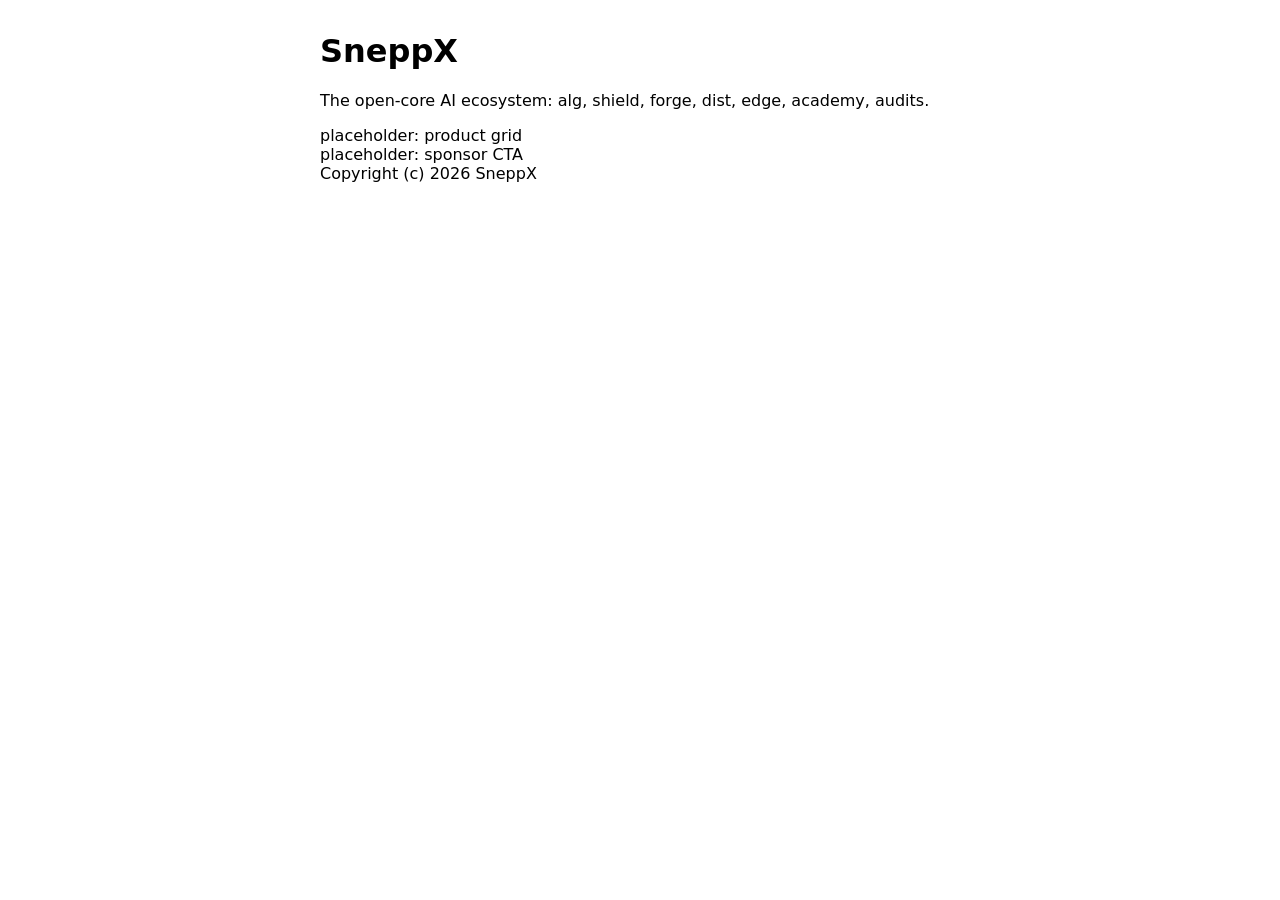
==== index.html @ 64f58f73 "chore: scaffold sneppx-website skeleton (SneppX org bootstrap)" ====
<!doctype html>
<html lang="en">
<head>
  <meta charset="utf-8">
  <meta name="viewport" content="width=device-width, initial-scale=1">
  <title>SneppX - Open-Core AI Ecosystem</title>
  <link rel="stylesheet" href="assets/style.css">
</head>
<body>
  <header>
    <h1>SneppX</h1>
    <p>The open-core AI ecosystem: alg, shield, forge, dist, edge, academy, audits.</p>
  </header>
  <main>
    <section id="products">
      placeholder: product grid
    </section>
    <section id="sponsors">
      placeholder: sponsor CTA
    </section>
  </main>
  <footer>Copyright (c) 2026 SneppX</footer>
</body>
</html>
---- assets/style.css ----
body { font-family: system-ui, sans-serif; margin: 2rem auto; max-width: 40rem; }
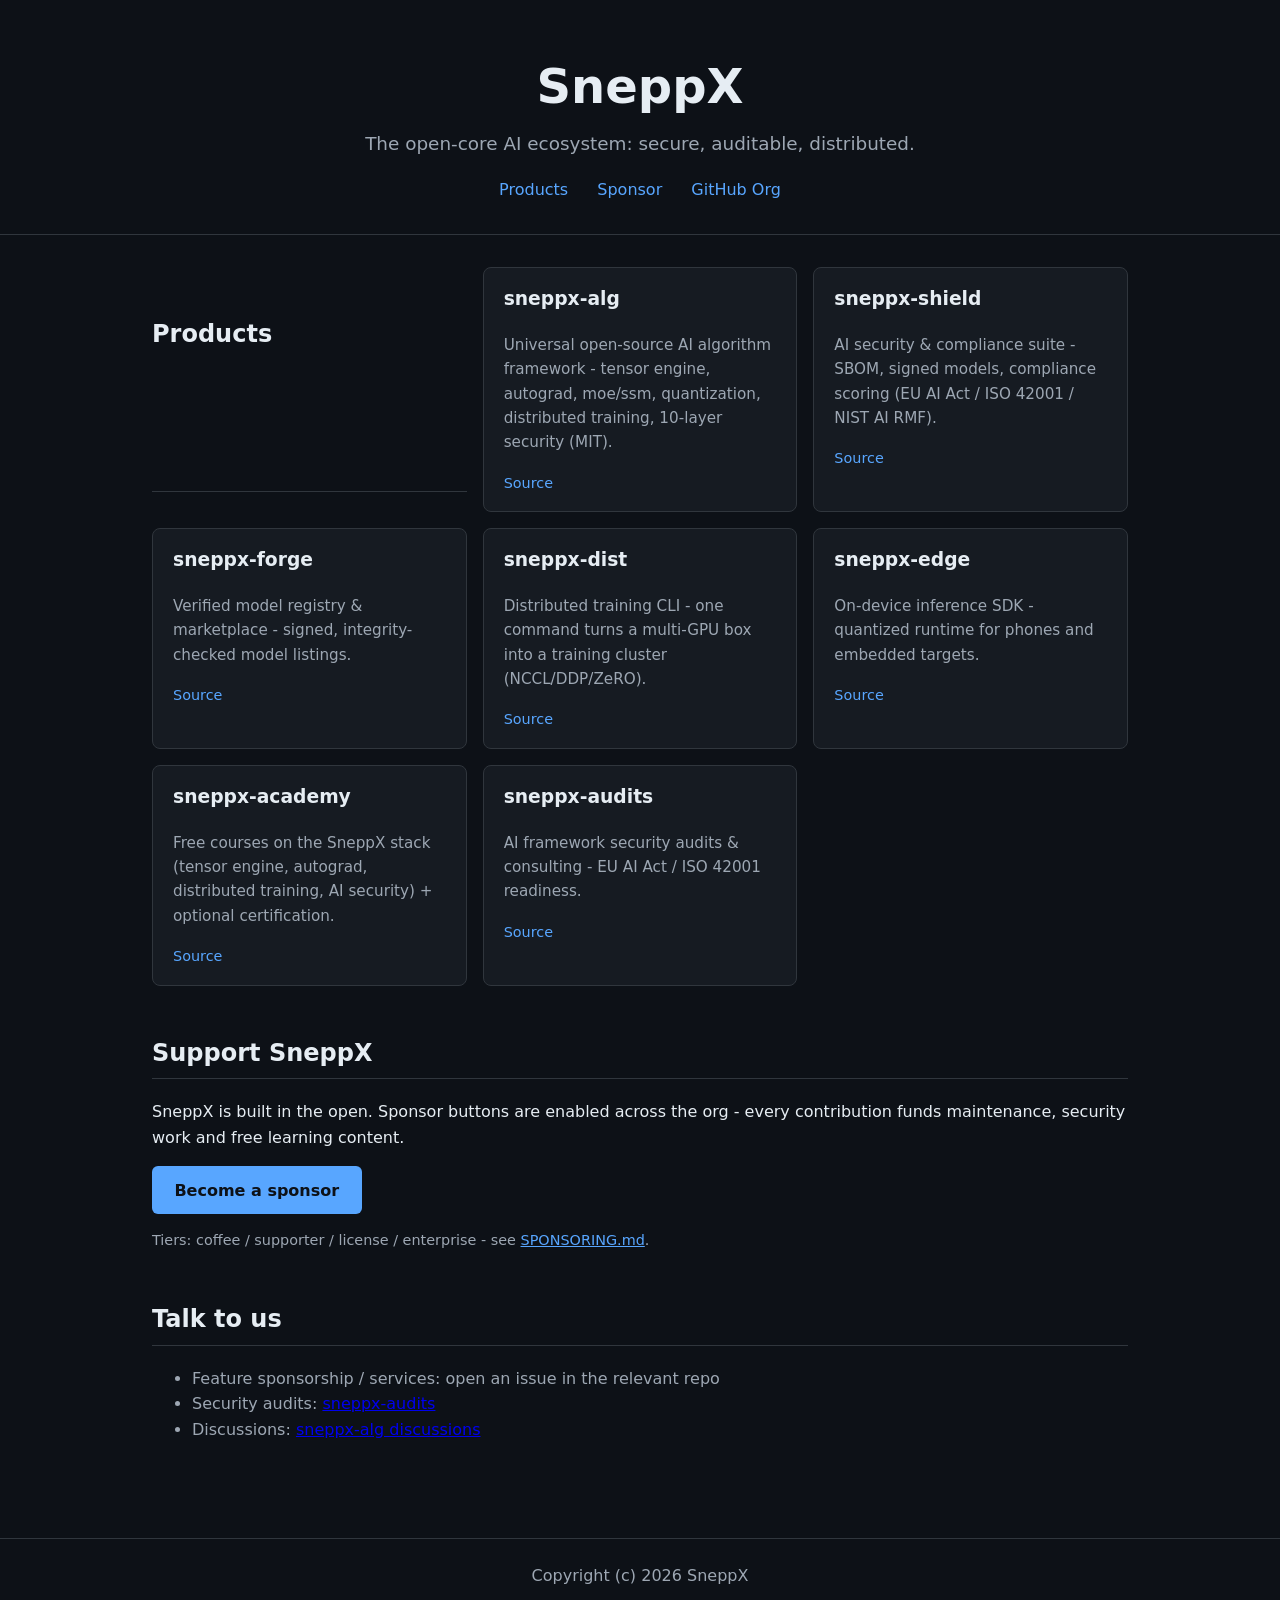
==== commit be89da3d: "website: product grid, sponsor CTA, contact section" ====
--- a/index.html
+++ b/index.html
@@ -3,22 +3,81 @@
 <head>
   <meta charset="utf-8">
   <meta name="viewport" content="width=device-width, initial-scale=1">
+  <meta name="description" content="SneppX - open-core AI ecosystem: secure, auditable, distributed AI.">
   <title>SneppX - Open-Core AI Ecosystem</title>
   <link rel="stylesheet" href="assets/style.css">
 </head>
 <body>
   <header>
-    <h1>SneppX</h1>
-    <p>The open-core AI ecosystem: alg, shield, forge, dist, edge, academy, audits.</p>
+    <h1 class="logo">SneppX</h1>
+    <p class="tagline">The open-core AI ecosystem: secure, auditable, distributed.</p>
+    <nav>
+      <a href="#products">Products</a>
+      <a href="#sponsors">Sponsor</a>
+      <a href="https://github.com/SneppX">GitHub Org</a>
+    </nav>
   </header>
+
   <main>
-    <section id="products">
-      placeholder: product grid
+    <section id="products" class="grid">
+      <h2>Products</h2>
+      <article class="card">
+        <h3>sneppx-alg</h3>
+        <p>Universal open-source AI algorithm framework - tensor engine, autograd, moe/ssm, quantization, distributed training, 10-layer security (MIT).</p>
+        <a href="https://github.com/SneppX/sneppx-alg">Source</a>
+      </article>
+      <article class="card">
+        <h3>sneppx-shield</h3>
+        <p>AI security &amp; compliance suite - SBOM, signed models, compliance scoring (EU AI Act / ISO 42001 / NIST AI RMF).</p>
+        <a href="https://github.com/SneppX/sneppx-shield">Source</a>
+      </article>
+      <article class="card">
+        <h3>sneppx-forge</h3>
+        <p>Verified model registry &amp; marketplace - signed, integrity-checked model listings.</p>
+        <a href="https://github.com/SneppX/sneppx-forge">Source</a>
+      </article>
+      <article class="card">
+        <h3>sneppx-dist</h3>
+        <p>Distributed training CLI - one command turns a multi-GPU box into a training cluster (NCCL/DDP/ZeRO).</p>
+        <a href="https://github.com/SneppX/sneppx-dist">Source</a>
+      </article>
+      <article class="card">
+        <h3>sneppx-edge</h3>
+        <p>On-device inference SDK - quantized runtime for phones and embedded targets.</p>
+        <a href="https://github.com/SneppX/sneppx-edge">Source</a>
+      </article>
+      <article class="card">
+        <h3>sneppx-academy</h3>
+        <p>Free courses on the SneppX stack (tensor engine, autograd, distributed training, AI security) + optional certification.</p>
+        <a href="https://github.com/SneppX/sneppx-academy">Source</a>
+      </article>
+      <article class="card">
+        <h3>sneppx-audits</h3>
+        <p>AI framework security audits &amp; consulting - EU AI Act / ISO 42001 readiness.</p>
+        <a href="https://github.com/SneppX/sneppx-audits">Source</a>
+      </article>
     </section>
+
     <section id="sponsors">
-      placeholder: sponsor CTA
+      <h2>Support SneppX</h2>
+      <p>SneppX is built in the open. Sponsor buttons are enabled across the
+      org - every contribution funds maintenance, security work and free
+      learning content.</p>
+      <a class="cta" href="https://github.com/sponsors/ammar49-cyber">Become a sponsor</a>
+      <p class="tiers">Tiers: coffee / supporter / license / enterprise - see
+      <a href="https://github.com/SneppX/.github/blob/main/SPONSORING.md">SPONSORING.md</a>.</p>
+    </section>
+
+    <section id="contact">
+      <h2>Talk to us</h2>
+      <ul>
+        <li>Feature sponsorship / services: open an issue in the relevant repo</li>
+        <li>Security audits: <a href="https://github.com/SneppX/sneppx-audits">sneppx-audits</a></li>
+        <li>Discussions: <a href="https://github.com/SneppX/sneppx-alg/discussions">sneppx-alg discussions</a></li>
+      </ul>
     </section>
   </main>
+
   <footer>Copyright (c) 2026 SneppX</footer>
 </body>
-</html>
+</html>
--- a/assets/style.css
+++ b/assets/style.css
@@ -1 +1,76 @@
-body { font-family: system-ui, sans-serif; margin: 2rem auto; max-width: 40rem; }+:root {
+  --bg: #0d1117;
+  --fg: #e6edf3;
+  --muted: #9da7b3;
+  --accent: #58a6ff;
+  --card: #161b22;
+  --border: #30363d;
+}
+
+* { box-sizing: border-box; }
+
+body {
+  font-family: system-ui, -apple-system, "Segoe UI", sans-serif;
+  margin: 0;
+  background: var(--bg);
+  color: var(--fg);
+  line-height: 1.6;
+}
+
+header {
+  padding: 3rem 1.5rem 2rem;
+  text-align: center;
+  border-bottom: 1px solid var(--border);
+}
+
+.logo { font-size: 3rem; margin: 0; }
+.tagline { color: var(--muted); font-size: 1.15rem; margin-top: 0.25rem; }
+
+nav { margin-top: 1rem; }
+nav a { color: var(--accent); margin: 0 0.75rem; text-decoration: none; }
+nav a:hover { text-decoration: underline; }
+
+main { max-width: 64rem; margin: 0 auto; padding: 2rem 1.5rem; }
+
+h2 { border-bottom: 1px solid var(--border); padding-bottom: 0.4rem; margin-top: 3rem; }
+
+.grid {
+  display: grid;
+  grid-template-columns: repeat(auto-fill, minmax(18rem, 1fr));
+  gap: 1rem;
+}
+
+.card {
+  background: var(--card);
+  border: 1px solid var(--border);
+  border-radius: 8px;
+  padding: 1rem 1.25rem;
+}
+
+.card h3 { margin-top: 0; }
+.card p { color: var(--muted); font-size: 0.95rem; }
+.card a { color: var(--accent); text-decoration: none; font-size: 0.9rem; }
+.card a:hover { text-decoration: underline; }
+
+.cta {
+  display: inline-block;
+  background: var(--accent);
+  color: #0d1117;
+  font-weight: 600;
+  padding: 0.7rem 1.4rem;
+  border-radius: 6px;
+  text-decoration: none;
+}
+
+.tiers { color: var(--muted); font-size: 0.9rem; }
+.tiers a { color: var(--accent); }
+
+ul { color: var(--muted); }
+
+footer {
+  text-align: center;
+  color: var(--muted);
+  border-top: 1px solid var(--border);
+  padding: 1.5rem;
+  margin-top: 3rem;
+}
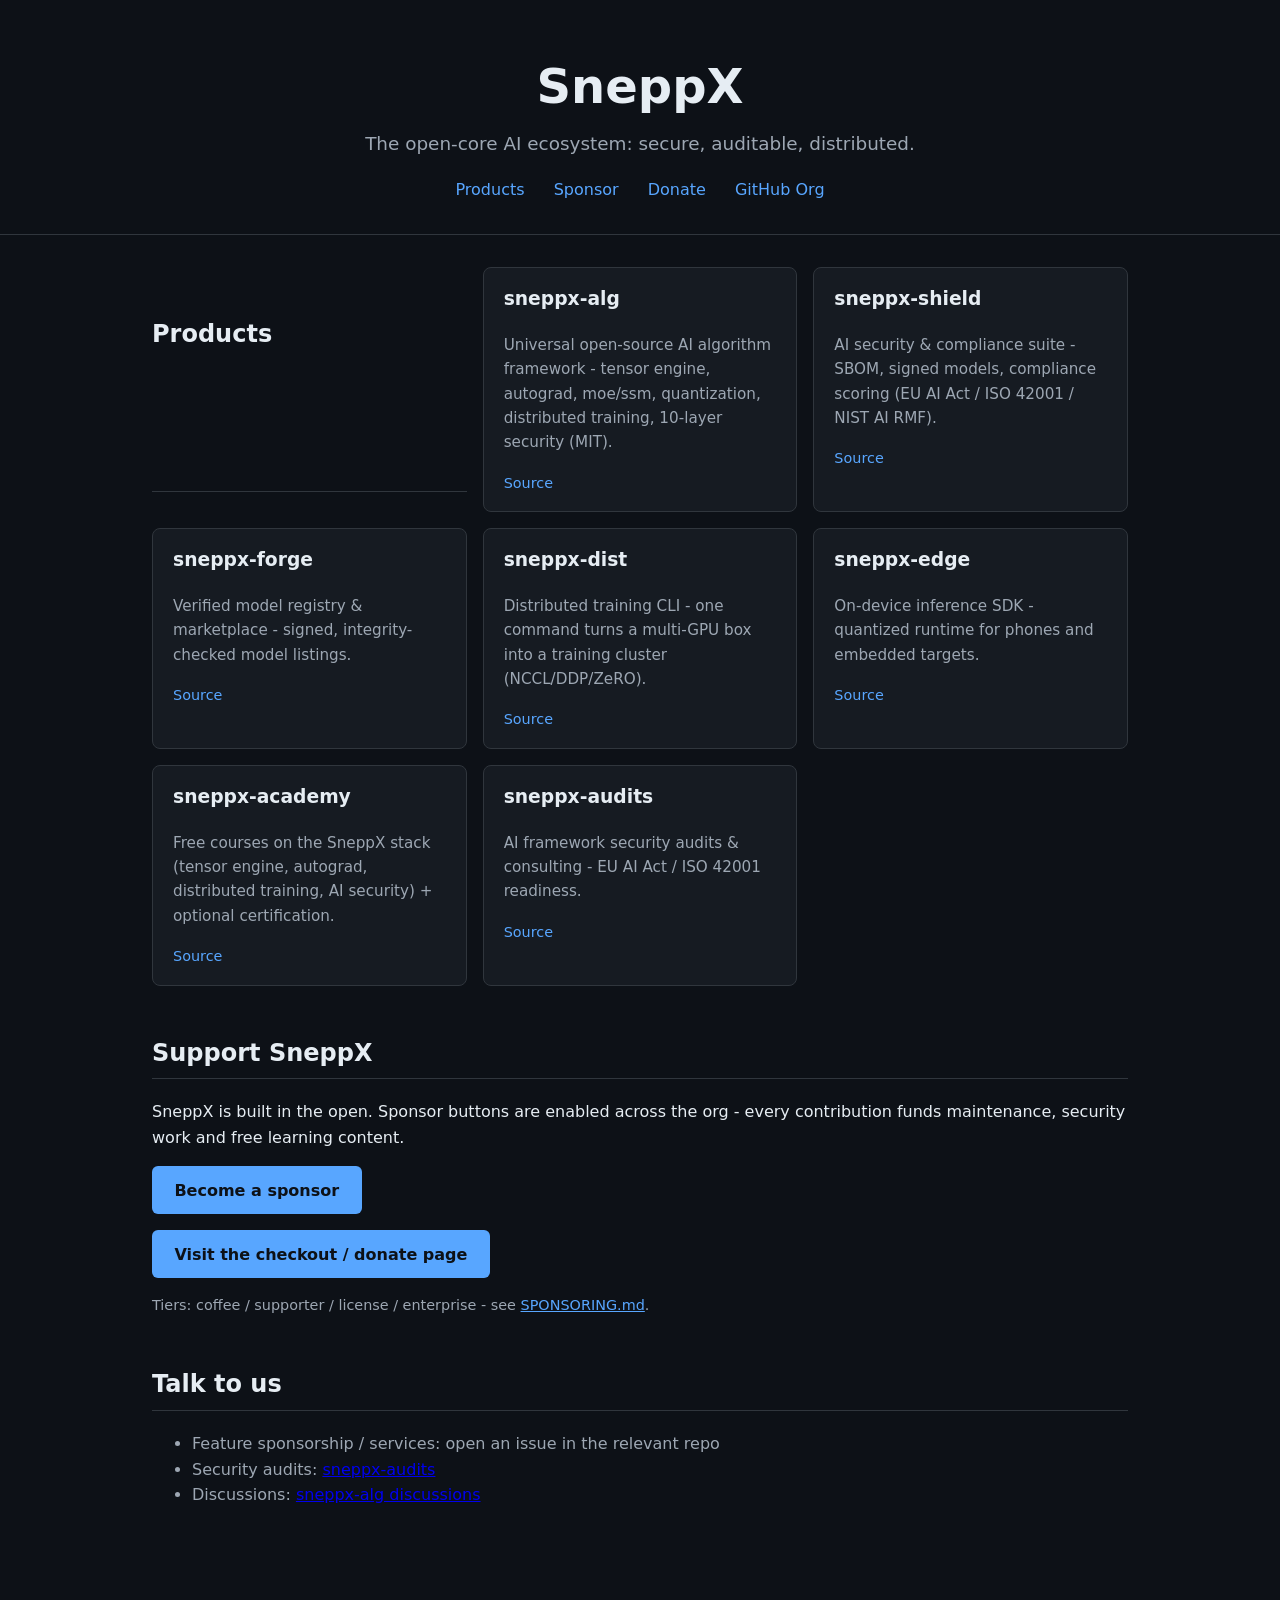
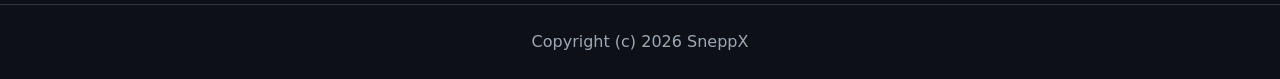
==== commit d11c9dce: "Add donate/checkout page with Lemon Squeezy + Sponsors fallback" ====
--- a/index.html
+++ b/index.html
@@ -14,6 +14,7 @@
     <nav>
       <a href="#products">Products</a>
       <a href="#sponsors">Sponsor</a>
+      <a href="donate.html">Donate</a>
       <a href="https://github.com/SneppX">GitHub Org</a>
     </nav>
   </header>
@@ -64,6 +65,7 @@
       org - every contribution funds maintenance, security work and free
       learning content.</p>
       <a class="cta" href="https://github.com/sponsors/ammar49-cyber">Become a sponsor</a>
+      <p><a class="cta" href="donate.html">Visit the checkout / donate page</a></p>
       <p class="tiers">Tiers: coffee / supporter / license / enterprise - see
       <a href="https://github.com/SneppX/.github/blob/main/SPONSORING.md">SPONSORING.md</a>.</p>
     </section>
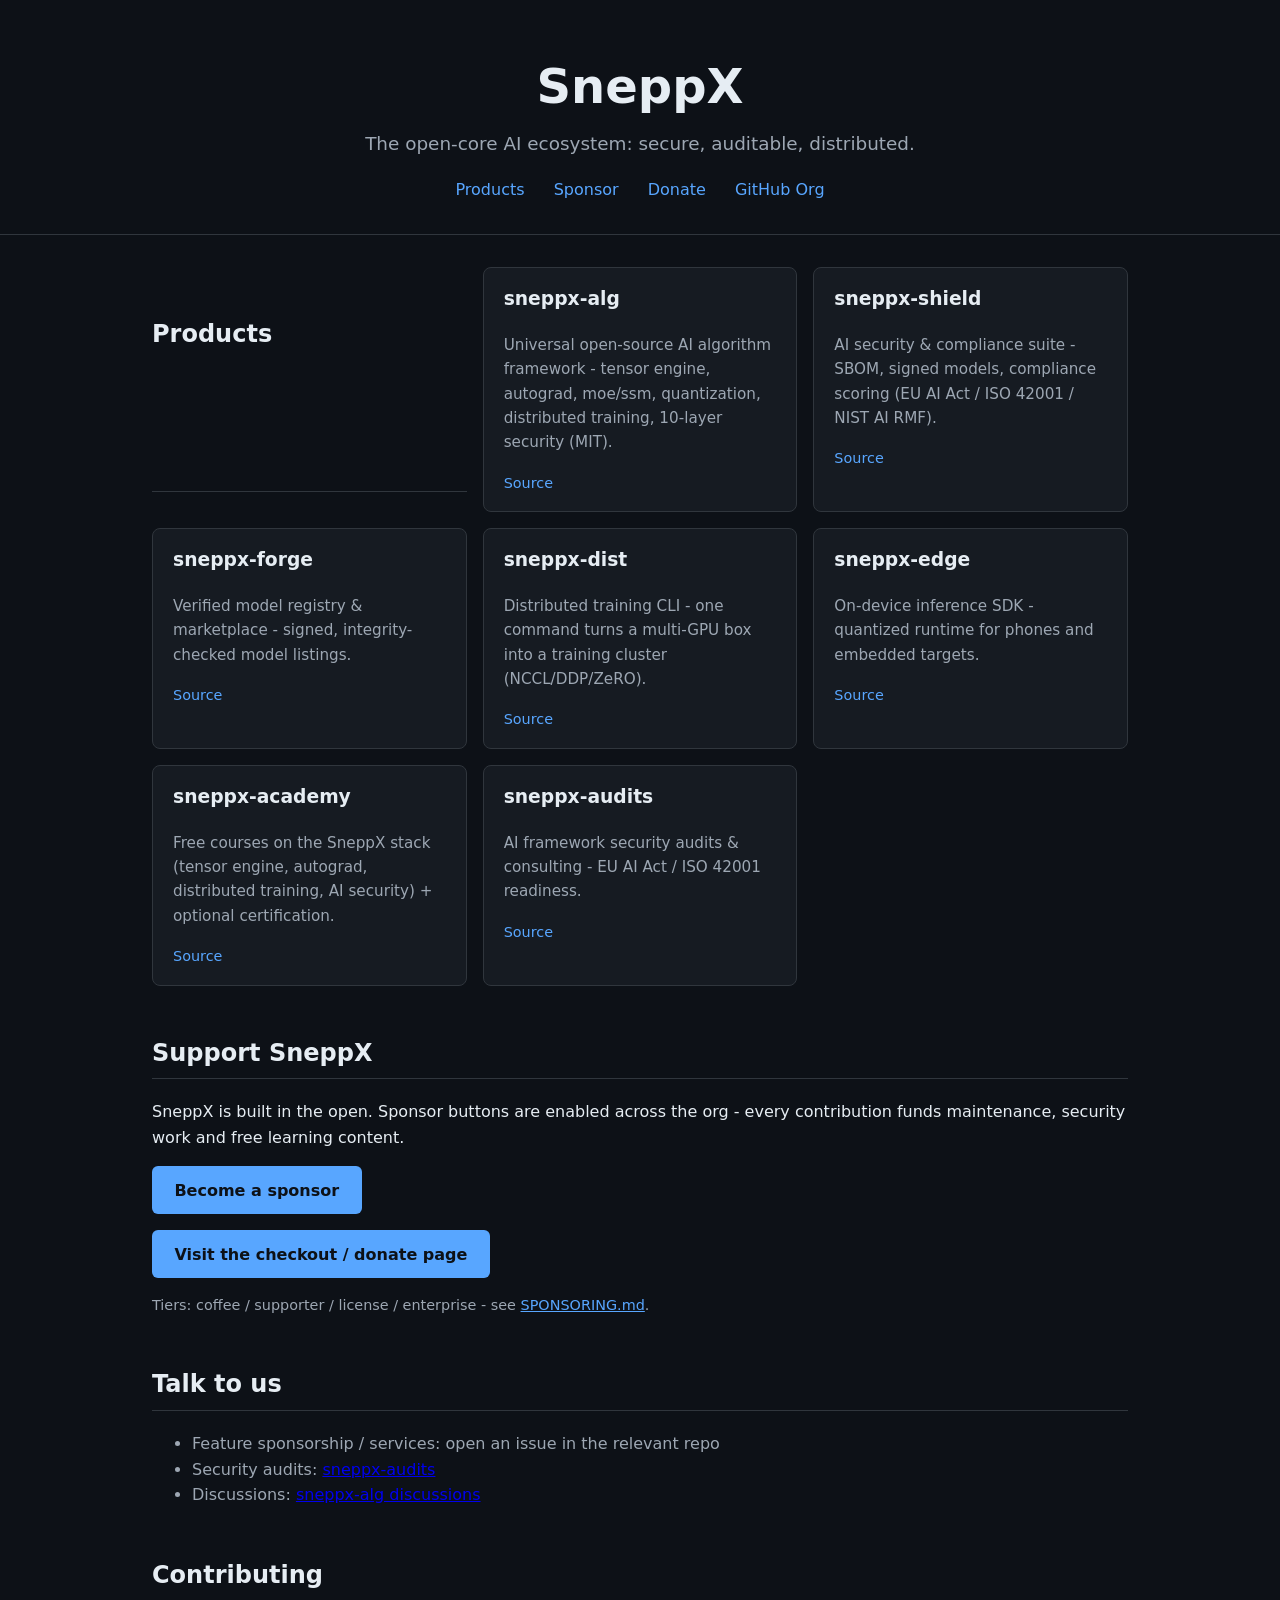
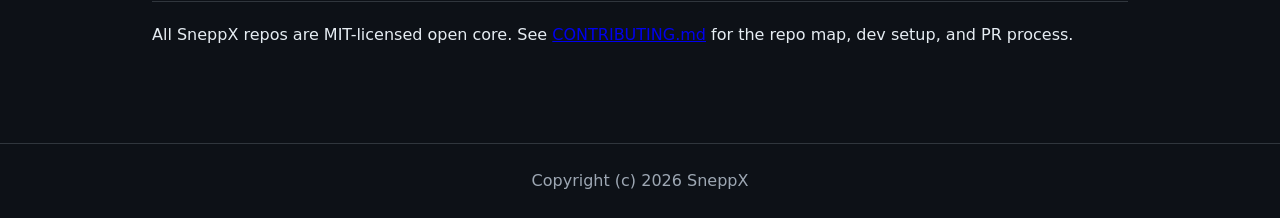
==== commit 0d76e6c4: "website: add contributing section linking to org CONTRIBUTING.md" ====
--- a/index.html
+++ b/index.html
@@ -78,6 +78,13 @@
         <li>Discussions: <a href="https://github.com/SneppX/sneppx-alg/discussions">sneppx-alg discussions</a></li>
       </ul>
     </section>
+
+    <section id="contributing">
+      <h2>Contributing</h2>
+      <p>All SneppX repos are MIT-licensed open core. See
+      <a href="https://github.com/SneppX/.github/blob/main/CONTRIBUTING.md">CONTRIBUTING.md</a>
+      for the repo map, dev setup, and PR process.</p>
+    </section>
   </main>
 
   <footer>Copyright (c) 2026 SneppX</footer>
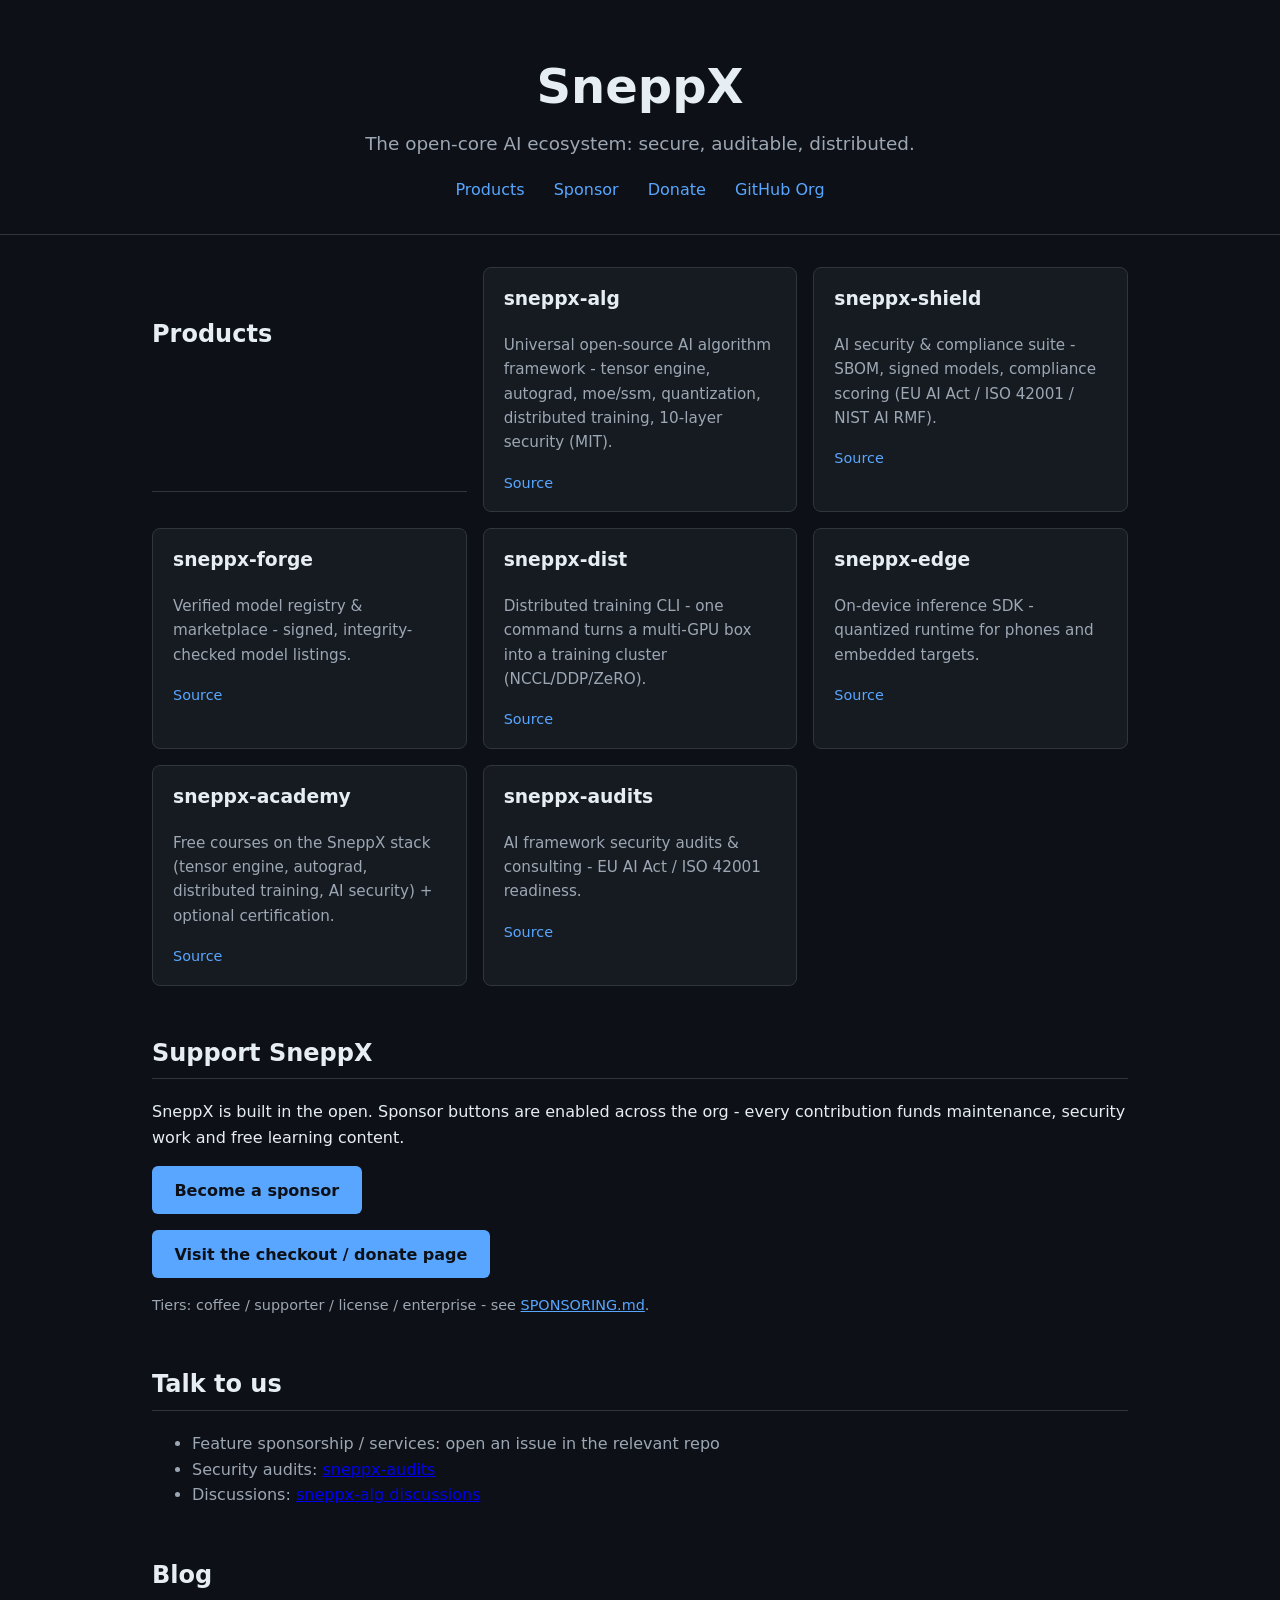
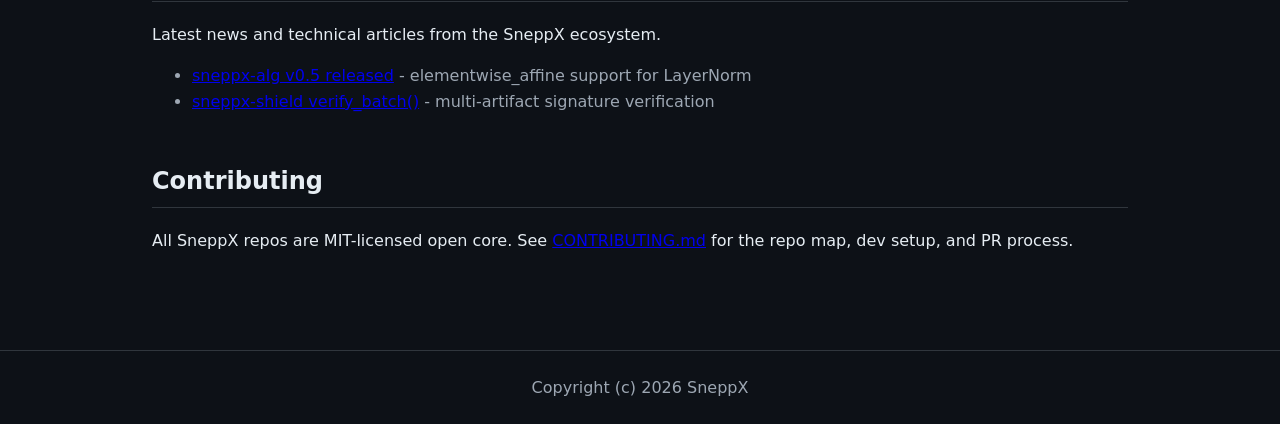
==== commit ab641c1f: "website: add blog section with latest posts" ====
--- a/index.html
+++ b/index.html
@@ -79,6 +79,15 @@
       </ul>
     </section>
 
+    <section id="blog">
+      <h2>Blog</h2>
+      <p>Latest news and technical articles from the SneppX ecosystem.</p>
+      <ul>
+        <li><a href="blog/2026-09-14-sneppx-alg-update.html">sneppx-alg v0.5 released</a> - elementwise_affine support for LayerNorm</li>
+        <li><a href="blog/2026-09-14-sneppx-shield-update.html">sneppx-shield verify_batch()</a> - multi-artifact signature verification</li>
+      </ul>
+    </section>
+
     <section id="contributing">
       <h2>Contributing</h2>
       <p>All SneppX repos are MIT-licensed open core. See
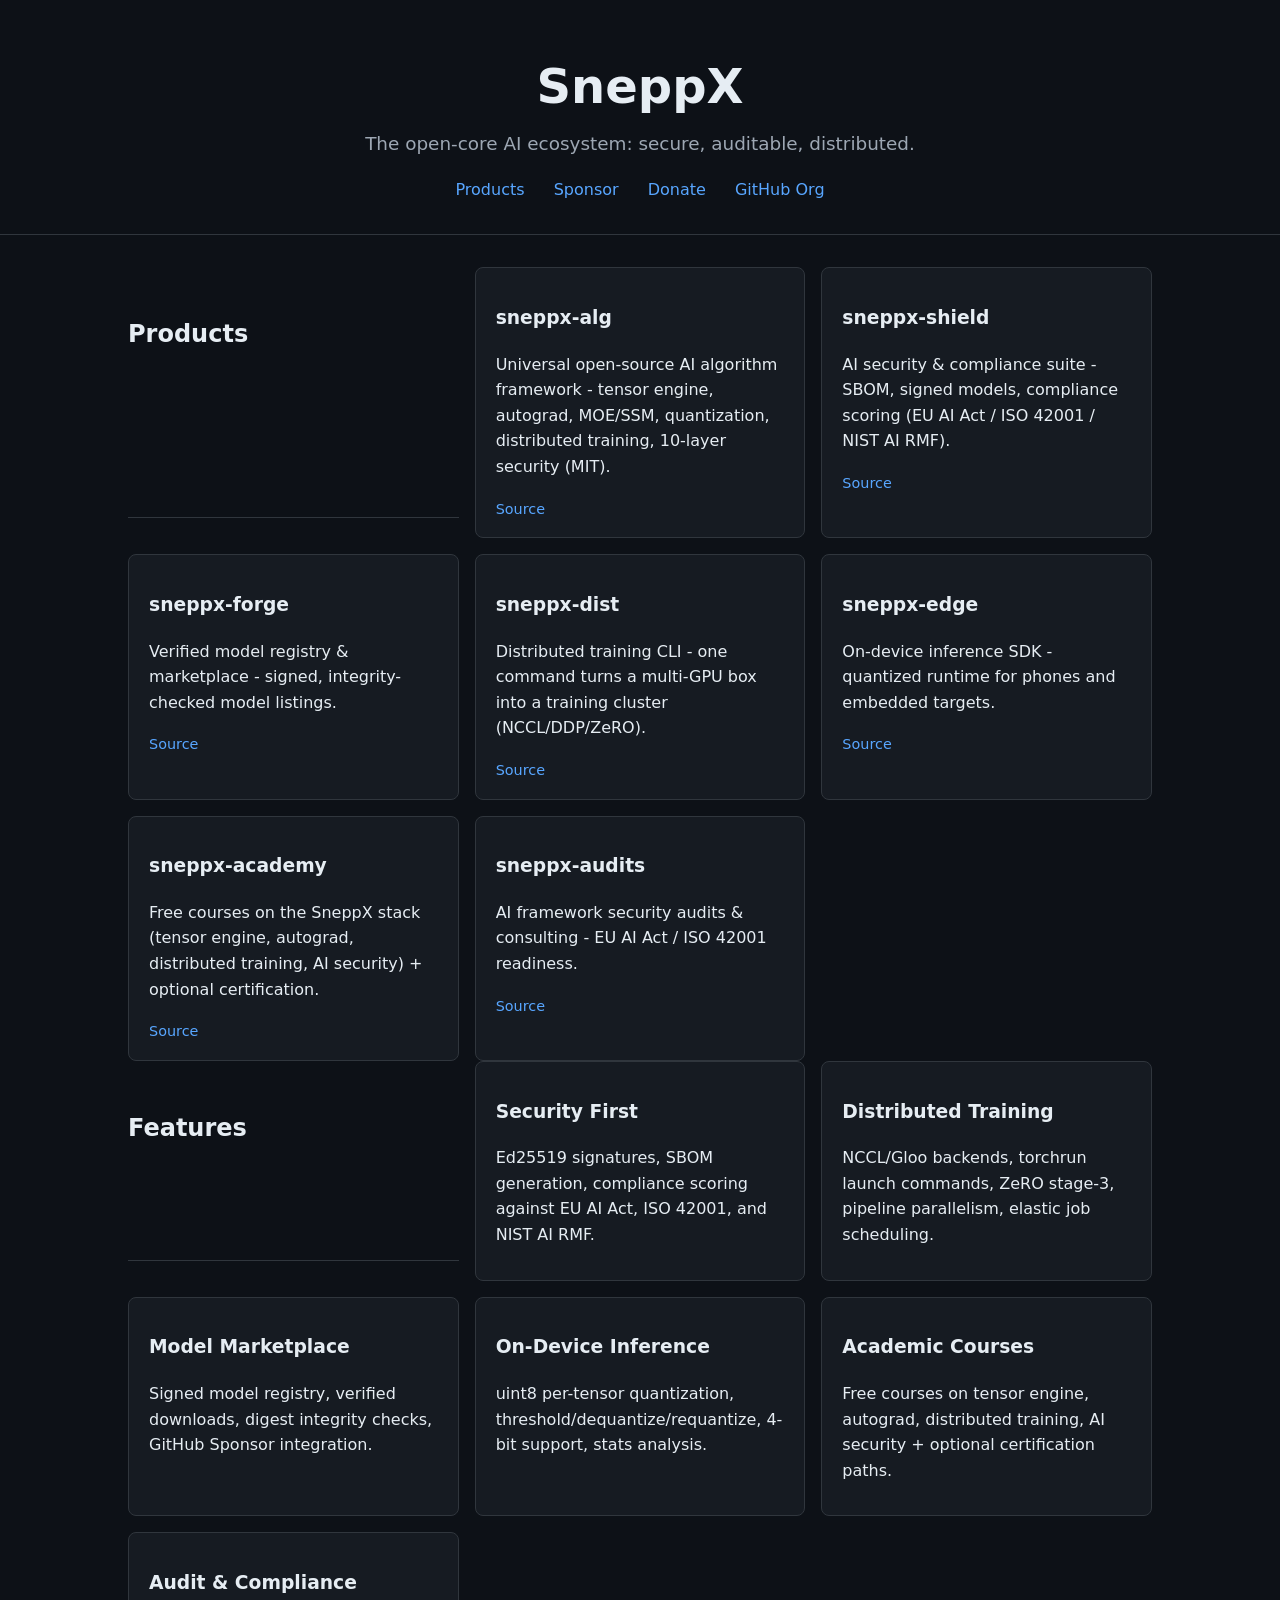
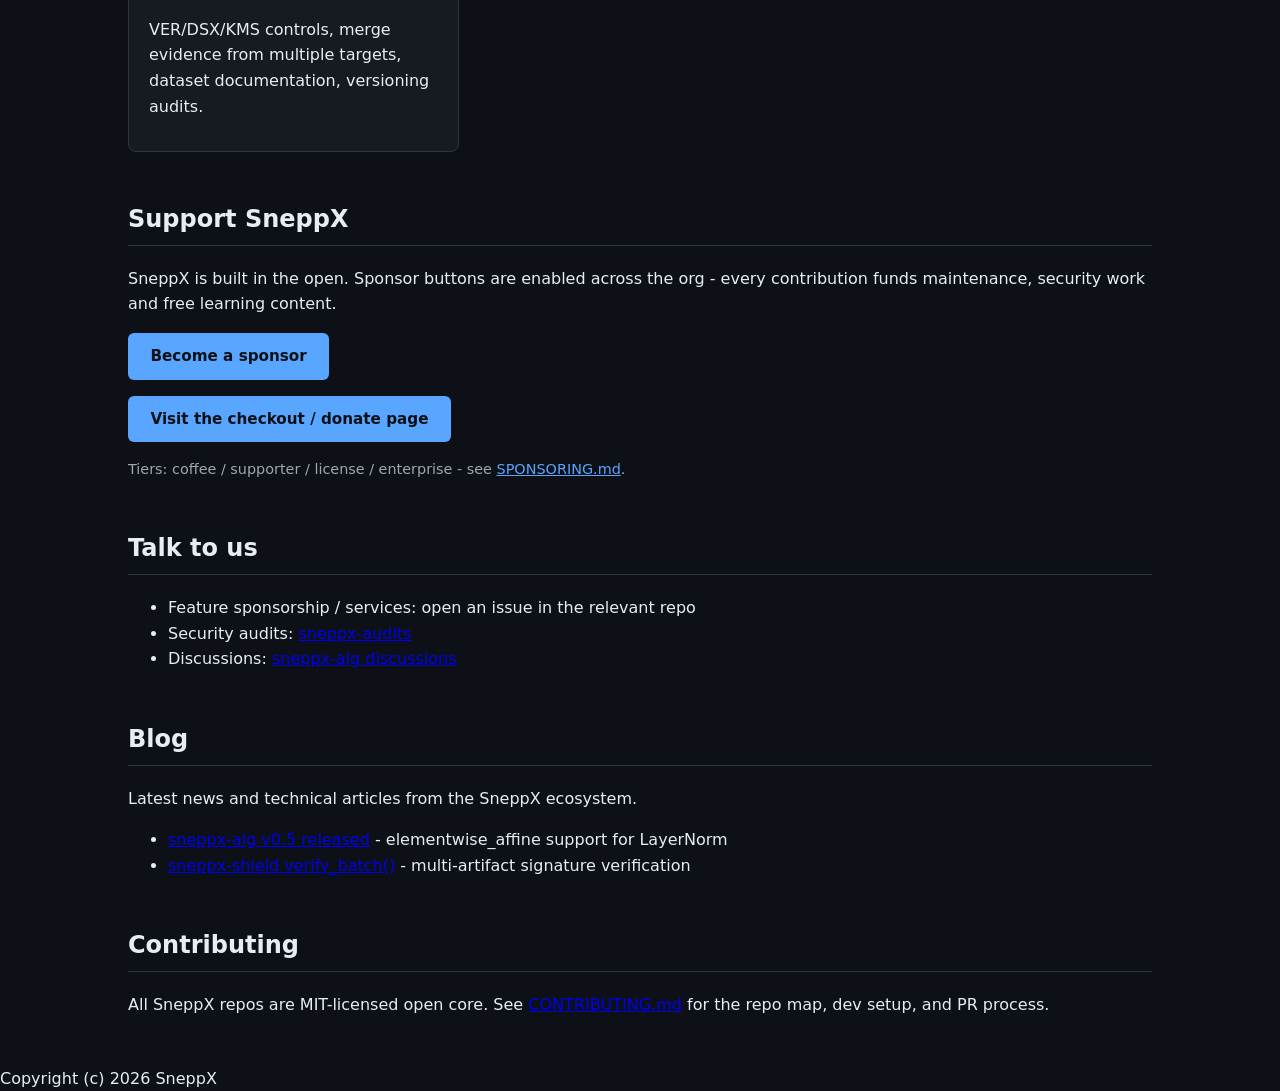
==== commit 347ba63a: "website: enhance index.html with expanded product grid and features section" ====
--- a/index.html
+++ b/index.html
@@ -20,21 +20,21 @@
   </header>
 
   <main>
-    <section id="products" class="grid">
+<section id="products" class="grid">
       <h2>Products</h2>
       <article class="card">
         <h3>sneppx-alg</h3>
-        <p>Universal open-source AI algorithm framework - tensor engine, autograd, moe/ssm, quantization, distributed training, 10-layer security (MIT).</p>
+        <p>Universal open-source AI algorithm framework - tensor engine, autograd, MOE/SSM, quantization, distributed training, 10-layer security (MIT).</p>
         <a href="https://github.com/SneppX/sneppx-alg">Source</a>
       </article>
       <article class="card">
         <h3>sneppx-shield</h3>
-        <p>AI security &amp; compliance suite - SBOM, signed models, compliance scoring (EU AI Act / ISO 42001 / NIST AI RMF).</p>
+        <p>AI security & compliance suite - SBOM, signed models, compliance scoring (EU AI Act / ISO 42001 / NIST AI RMF).</p>
         <a href="https://github.com/SneppX/sneppx-shield">Source</a>
       </article>
       <article class="card">
         <h3>sneppx-forge</h3>
-        <p>Verified model registry &amp; marketplace - signed, integrity-checked model listings.</p>
+        <p>Verified model registry & marketplace - signed, integrity-checked model listings.</p>
         <a href="https://github.com/SneppX/sneppx-forge">Source</a>
       </article>
       <article class="card">
@@ -54,8 +54,36 @@
       </article>
       <article class="card">
         <h3>sneppx-audits</h3>
-        <p>AI framework security audits &amp; consulting - EU AI Act / ISO 42001 readiness.</p>
+        <p>AI framework security audits & consulting - EU AI Act / ISO 42001 readiness.</p>
         <a href="https://github.com/SneppX/sneppx-audits">Source</a>
+      </article>
+    </section>
+
+    <section id="features" class="grid">
+      <h2>Features</h2>
+      <article class="card">
+        <h3>Security First</h3>
+        <p>Ed25519 signatures, SBOM generation, compliance scoring against EU AI Act, ISO 42001, and NIST AI RMF.</p>
+      </article>
+      <article class="card">
+        <h3>Distributed Training</h3>
+        <p>NCCL/Gloo backends, torchrun launch commands, ZeRO stage-3, pipeline parallelism, elastic job scheduling.</p>
+      </article>
+      <article class="card">
+        <h3>Model Marketplace</h3>
+        <p>Signed model registry, verified downloads, digest integrity checks, GitHub Sponsor integration.</p>
+      </article>
+      <article class="card">
+        <h3>On-Device Inference</h3>
+        <p>uint8 per-tensor quantization, threshold/dequantize/requantize, 4-bit support, stats analysis.</p>
+      </article>
+      <article class="card">
+        <h3>Academic Courses</h3>
+        <p>Free courses on tensor engine, autograd, distributed training, AI security + optional certification paths.</p>
+      </article>
+      <article class="card">
+        <h3>Audit & Compliance</h3>
+        <p>VER/DSX/KMS controls, merge evidence from multiple targets, dataset documentation, versioning audits.</p>
       </article>
     </section>
 
--- a/assets/style.css
+++ b/assets/style.css
@@ -3,11 +3,14 @@
   --fg: #e6edf3;
   --muted: #9da7b3;
   --accent: #58a6ff;
+  --accent-dim: rgba(88, 166, 255, 0.15);
   --card: #161b22;
   --border: #30363d;
+  --success: #39c53f;
+  --warning: #e76f04;
 }
 
-* { box-sizing: border-box; }
+* { box-sizing: border-body; }
 
 body {
   font-family: system-ui, -apple-system, "Segoe UI", sans-serif;
@@ -27,30 +30,28 @@
 .tagline { color: var(--muted); font-size: 1.15rem; margin-top: 0.25rem; }
 
 nav { margin-top: 1rem; }
-nav a { color: var(--accent); margin: 0 0.75rem; text-decoration: none; }
-nav a:hover { text-decoration: underline; }
+nav a { color: var(--accent); margin: 0 0.75rem; text-decoration: none; transition: color 0.2s; }
+nav a:hover { color: var(--fg); }
+
+/* Mobile menu button */
+.menu-btn { display: none; font-size: 1.5rem; color: var(--accent); cursor: pointer; }
 
 main { max-width: 64rem; margin: 0 auto; padding: 2rem 1.5rem; }
 
 h2 { border-bottom: 1px solid var(--border); padding-bottom: 0.4rem; margin-top: 3rem; }
 
-.grid {
-  display: grid;
-  grid-template-columns: repeat(auto-fill, minmax(18rem, 1fr));
-  gap: 1rem;
-}
-
+/* Feature cards hover effect */
 .card {
   background: var(--card);
   border: 1px solid var(--border);
   border-radius: 8px;
   padding: 1rem 1.25rem;
+  transition: transform 0.2s, box-shadow 0.2s;
+  cursor: pointer;
 }
-
-.card h3 { margin-top: 0; }
-.card p { color: var(--muted); font-size: 0.95rem; }
+.card:hover { transform: translateY(-4px); box-shadow: 0 8px 24px rgba(0,0,0,0.4); }
 .card a { color: var(--accent); text-decoration: none; font-size: 0.9rem; }
-.card a:hover { text-decoration: underline; }
+.card a:hover { color: var(--fg); }
 
 .cta {
   display: inline-block;
@@ -60,17 +61,63 @@
   padding: 0.7rem 1.4rem;
   border-radius: 6px;
   text-decoration: none;
+  font-size: 0.95rem;
+  transition: background 0.2s, transform 0.1s;
 }
+.cta:hover { background: #3b82f6; transform: translateY(-1px); }
 
 .tiers { color: var(--muted); font-size: 0.9rem; }
 .tiers a { color: var(--accent); }
 
-ul { color: var(--muted); }
+/* Blog post list */
+.blog-posts { list-style: none; padding: 0; }
+.blog-posts li { margin-bottom: 2rem; padding-bottom: 2rem; border-bottom: 1px solid var(--border); }
+.blog-posts li:last-child { border-bottom: none; }
+.blog-posts li h3 { margin: 0 0 0.5rem; font-size: 1.25rem; }
+.blog-posts li h3 a { color: var(--fg); }
+.blog-posts li time { color: var(--muted); font-size: 0.85rem; }
+.blog-posts li p { color: var(--muted); font-size: 0.95rem; }
 
-footer {
-  text-align: center;
-  color: var(--muted);
-  border-top: 1px solid var(--border);
-  padding: 1.5rem;
-  margin-top: 3rem;
+/* Responsive grid */
+.grid {
+  display: grid;
+  grid-template-columns: repeat(auto-fill, minmax(18rem, 1fr));
+  gap: 1rem;
+}
+
+@media (max-width: 480px) {
+  .grid { grid-template-columns: 1fr; }
+  nav a { display: none; }
+  .menu-btn { display: block; }
+}
+
+/* Search overlay */
+.search-overlay {
+  position: fixed;
+  top: 0; left: 0; right: 0; bottom: 0;
+  background: rgba(0,0,0,0.8);
+  z-index: 100;
+  display: none;
+  justify-content: center;
+  align-items: center;
+}
+.search-overlay.active { display: flex; }
+.search-overlay input {
+  width: 60%;
+  max-width: 500px;
+  padding: 1rem;
+  font-size: 1.2rem;
+  border: none;
+  border-radius: 8px;
+  background: var(--card);
+  color: var(--fg);
+  outline: none;
+}
+
+/* Focus states */
+a:focus, input:focus, button:focus { outline: 2px solid var(--accent); outline-offset: 2px; }
+
+/* Reduced motion */
+@media (prefers-reduced-motion: reduce) {
+  *, *::before, *::after { transition: none !important; animation: none !important; }
 }
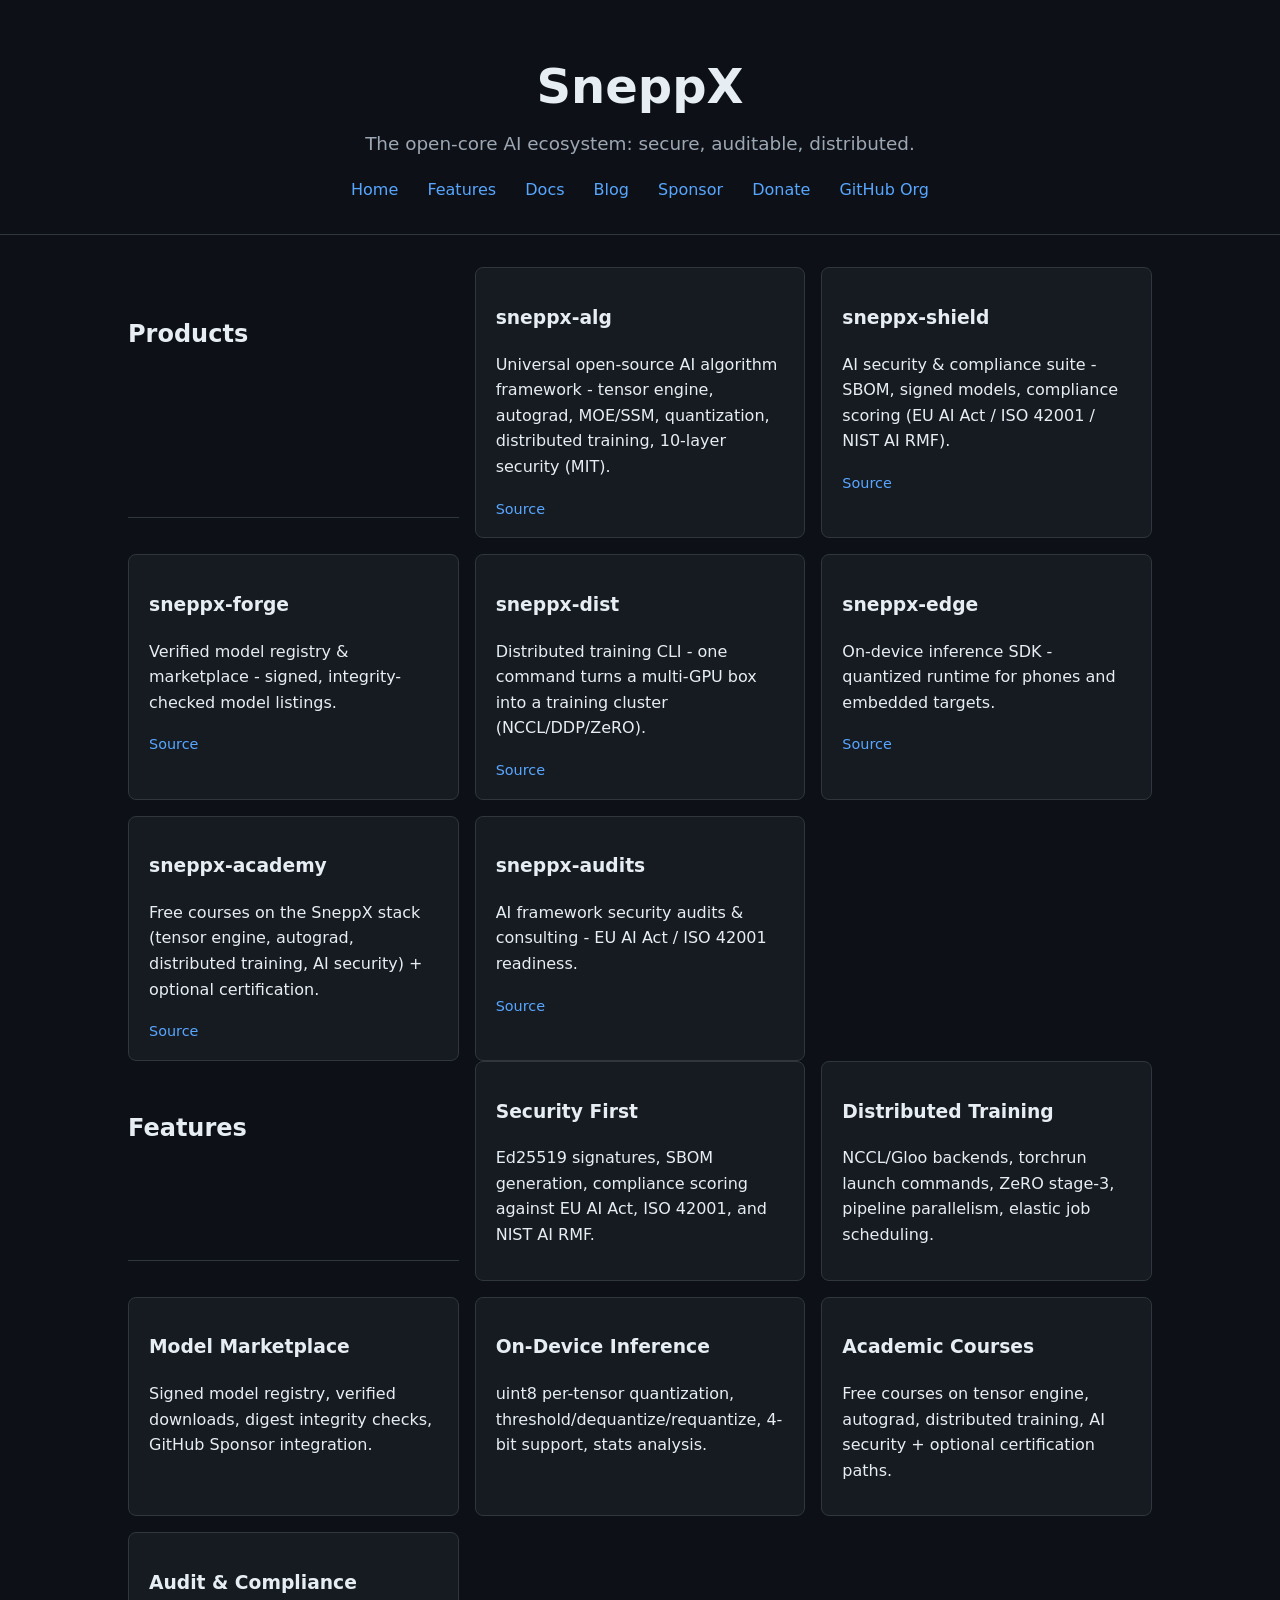
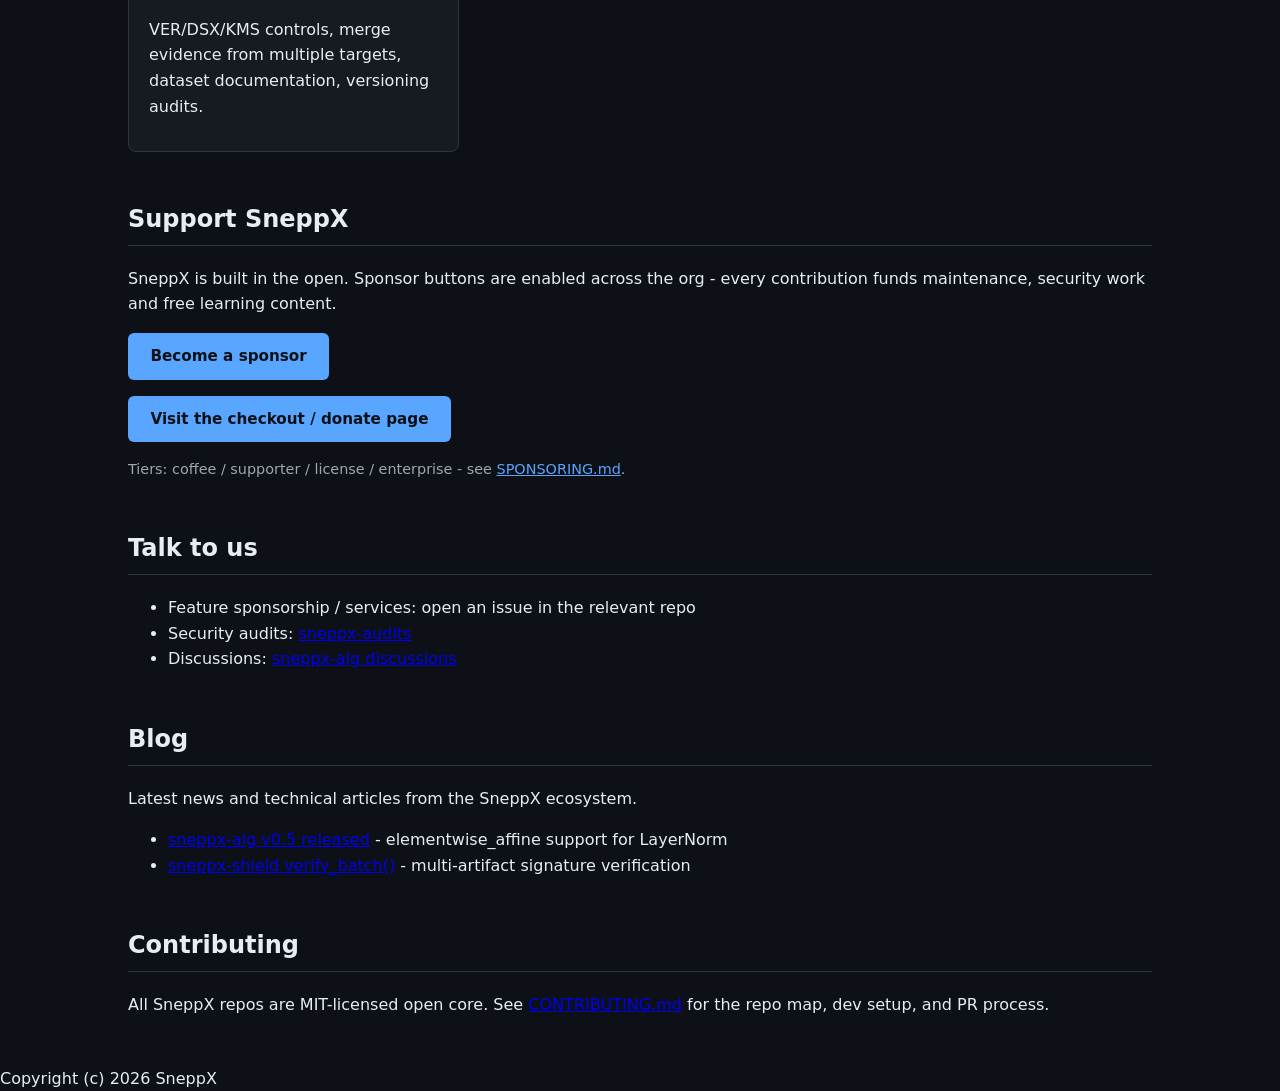
==== commit 00c6b9c6: "Update Main index page added all pages links on nav" ====
--- a/index.html
+++ b/index.html
@@ -12,7 +12,10 @@
     <h1 class="logo">SneppX</h1>
     <p class="tagline">The open-core AI ecosystem: secure, auditable, distributed.</p>
     <nav>
-      <a href="#products">Products</a>
+      <a href="index.html">Home</a>
+      <a href="features.html">Features</a>
+      <a href="docs.html">Docs</a>
+      <a href="blog.html">Blog</a>
       <a href="#sponsors">Sponsor</a>
       <a href="donate.html">Donate</a>
       <a href="https://github.com/SneppX">GitHub Org</a>
